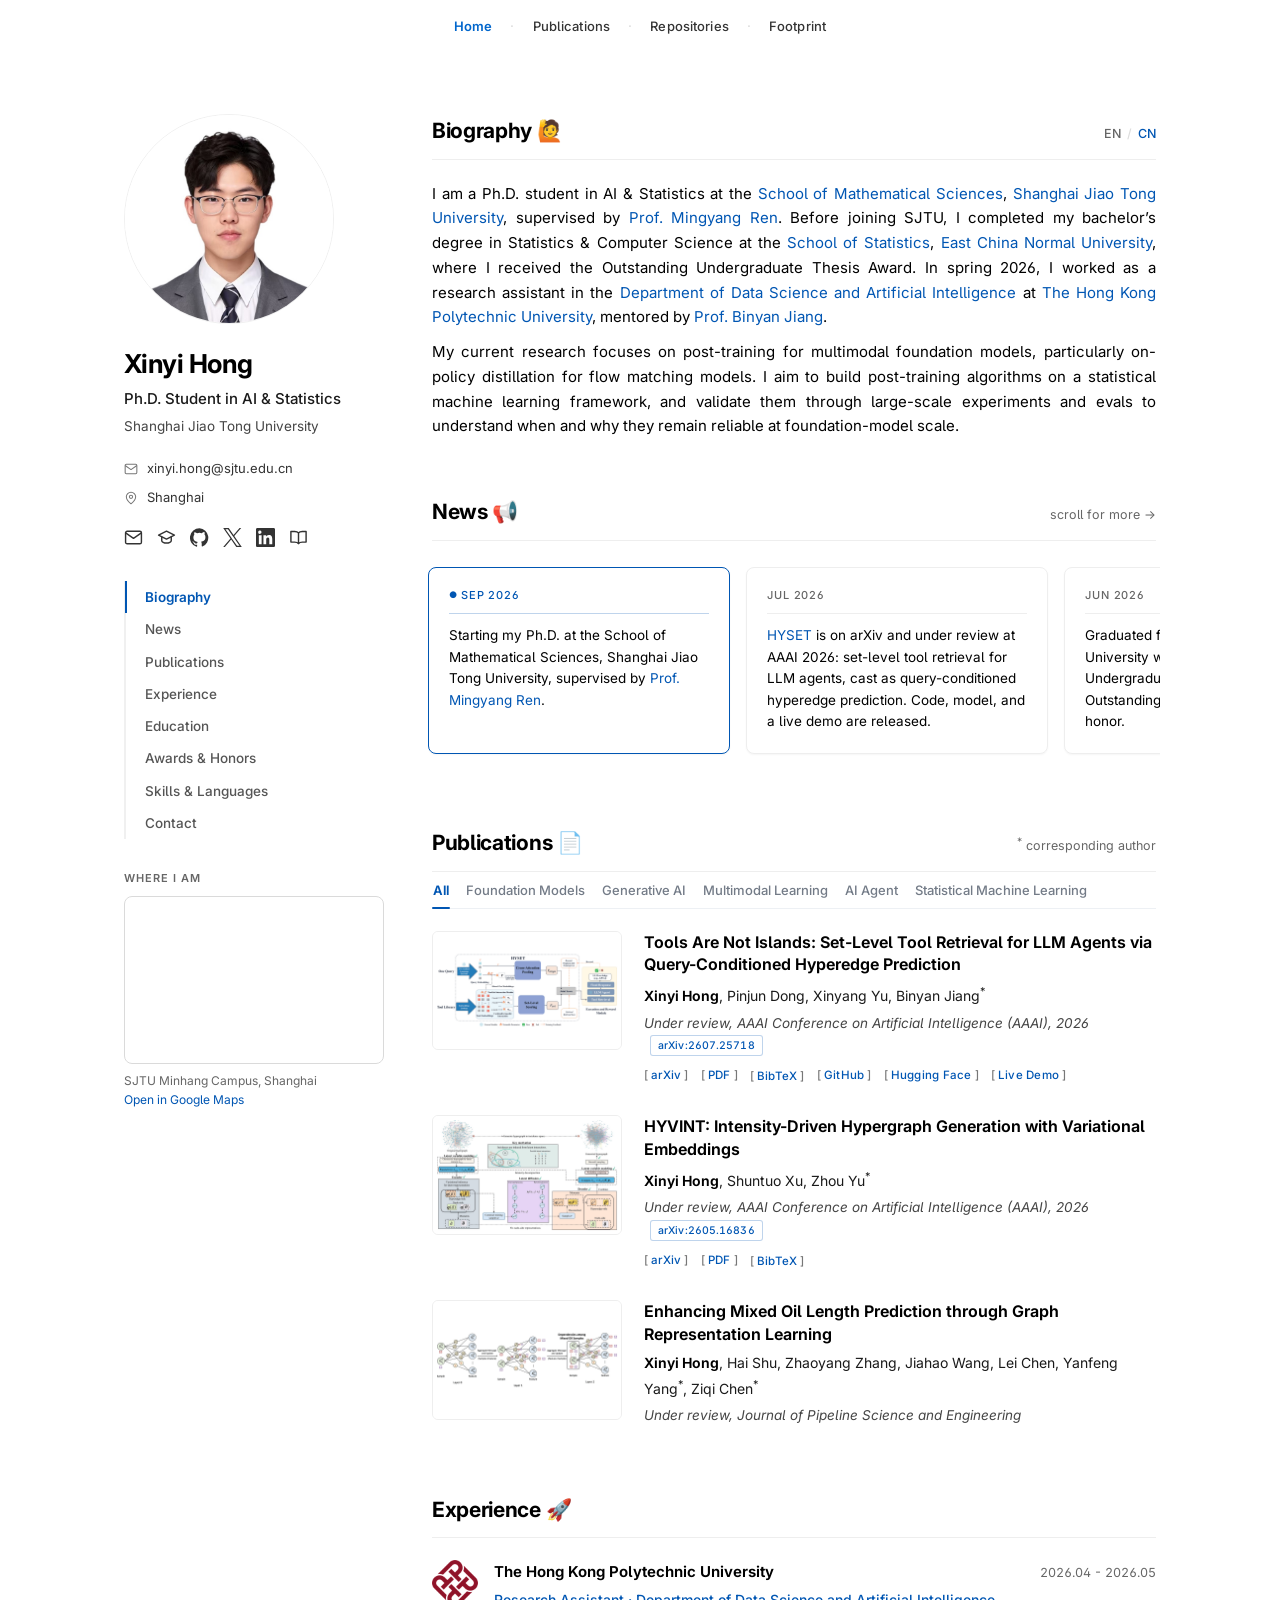
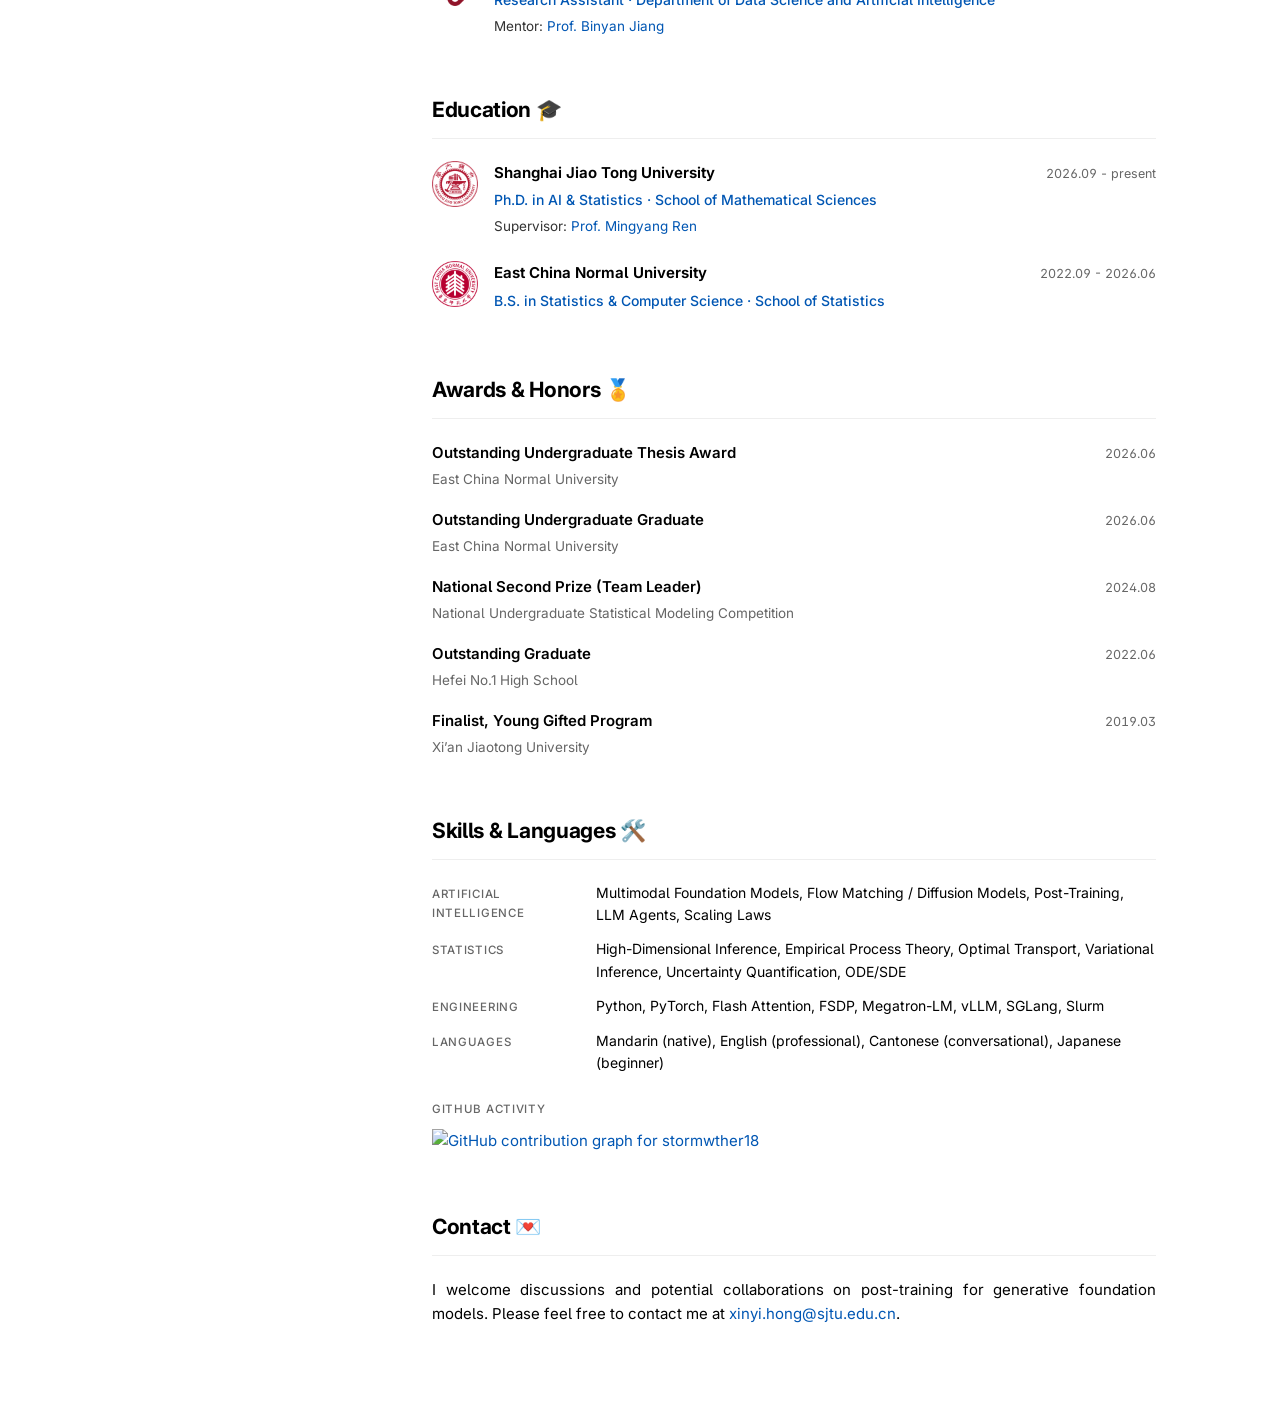
==== index.html @ fd213cb9 "Personal academic website Static site, no build step and no runtime dependencies.  - Home (EN/CN): b" ====
<!DOCTYPE html>
<html lang="en">
<head>
<meta charset="UTF-8">
<meta name="viewport" content="width=device-width, initial-scale=1.0">
<title>Xinyi Hong | Ph.D. @SJTU</title>
<meta name="description" content="Xinyi Hong, Ph.D. student in AI and Statistics at Shanghai Jiao Tong University. Research on generative models, multimodal learning, LLMs and statistical machine learning.">
<meta name="author" content="Xinyi Hong">
<meta property="og:title" content="Xinyi Hong">
<meta property="og:description" content="Ph.D. student in AI and Statistics at Shanghai Jiao Tong University. Generative models, multimodal learning, LLMs, statistical machine learning.">
<meta property="og:type" content="profile">
<link rel="icon" href="assets/icon.svg?v=3" type="image/svg+xml">
<link rel="icon" href="favicon.ico?v=3" sizes="any">
<link rel="apple-touch-icon" href="assets/apple-touch-icon.png">
<link rel="preconnect" href="https://fonts.googleapis.com">
<link rel="preconnect" href="https://fonts.gstatic.com" crossorigin>
<link href="https://fonts.googleapis.com/css2?family=Inter:wght@300..700&family=Noto+Sans+SC:wght@300..700&display=swap" rel="stylesheet">
<link rel="stylesheet" href="css/style.css">
</head>
<body>

<!-- icon sprite -->
<svg xmlns="http://www.w3.org/2000/svg" style="display:none" aria-hidden="true">
  <symbol id="i-mail" viewBox="0 0 24 24"><rect x="2" y="4" width="20" height="16" rx="2"/><path d="m2.5 6.5 9.5 6.5 9.5-6.5"/></symbol>
  <symbol id="i-pin" viewBox="0 0 24 24"><path d="M20 10c0 6-8 12-8 12s-8-6-8-12a8 8 0 0 1 16 0z"/><circle cx="12" cy="10" r="2.8"/></symbol>
  <symbol id="i-scholar" viewBox="0 0 24 24"><path d="M22 9 12 4 2 9l10 5 10-5z"/><path d="M6 11.4V16c0 1.4 2.7 3 6 3s6-1.6 6-3v-4.6"/></symbol>
  <symbol id="i-github" viewBox="0 0 24 24"><path d="M12 .3a12 12 0 0 0-3.8 23.4c.6.1.8-.3.8-.6v-2c-3.3.7-4-1.6-4-1.6-.6-1.4-1.4-1.8-1.4-1.8-1.1-.7.1-.7.1-.7 1.2.1 1.8 1.2 1.8 1.2 1.1 1.8 2.8 1.3 3.5 1 .1-.8.4-1.3.8-1.6-2.7-.3-5.5-1.3-5.5-5.9 0-1.3.5-2.4 1.2-3.2-.1-.3-.5-1.5.1-3.2 0 0 1-.3 3.3 1.2a11.5 11.5 0 0 1 6 0C17.2 4.6 18.2 5 18.2 5c.6 1.7.2 2.9.1 3.2.8.8 1.2 1.9 1.2 3.2 0 4.6-2.8 5.6-5.5 5.9.4.4.8 1.1.8 2.2v3.3c0 .3.2.7.8.6A12 12 0 0 0 12 .3z"/></symbol>
  <symbol id="i-linkedin" viewBox="0 0 24 24"><path d="M20.4 20.5h-3.6v-5.6c0-1.3 0-3-1.8-3s-2.1 1.4-2.1 2.9v5.7H9.4V9h3.4v1.6h.05c.5-.9 1.6-1.9 3.4-1.9 3.6 0 4.3 2.4 4.3 5.5v6.3zM5.3 7.4a2.1 2.1 0 1 1 0-4.1 2.1 2.1 0 0 1 0 4.1zm1.8 13.1H3.6V9h3.5v11.5zM22.2 0H1.8C.8 0 0 .8 0 1.7v20.6C0 23.2.8 24 1.8 24h20.4c1 0 1.8-.8 1.8-1.7V1.7C24 .8 23.2 0 22.2 0z"/></symbol>
  <symbol id="i-x" viewBox="0 0 24 24"><path d="M14.234 10.162 22.977 0h-2.072l-7.591 8.824L7.251 0H.258l9.168 13.343L.258 24H2.33l8.016-9.318L16.749 24h6.993zm-2.837 3.299-.929-1.329L3.076 1.56h3.182l5.965 8.532.929 1.329 7.754 11.09h-3.182z"/></symbol>
  <symbol id="i-rednote" viewBox="0 0 24 24"><path d="M2.4 4.4h4.8c2.2 0 3.9.7 4.8 1.8 .9-1.1 2.6-1.8 4.8-1.8h4.8v13.4h-4.8c-2.2 0-3.9.7-4.8 1.8-.9-1.1-2.6-1.8-4.8-1.8H2.4z"/><path d="M12 6.2v13.4"/></symbol>
</svg>

<nav class="navbar">
  <div class="nav-inner">
    <a href="index.html" class="nav-link active">Home</a>
    <span class="nav-sep">·</span>
    <a href="#publications" class="nav-link">Publications</a>
    <span class="nav-sep">·</span>
    <a href="repositories.html" class="nav-link">Repositories</a>
    <span class="nav-sep">·</span>
    <a href="footprint.html" class="nav-link">Footprint</a>
  </div>
</nav>
<div class="container">

  <aside class="sidebar">
    <div class="sidebar-sticky">
      <img src="assets/img/avatar.jpg?v=11" alt="Xinyi Hong" class="profile-photo" width="210" height="210">

      <div class="sidebar-id">
        <div class="name">Xinyi Hong</div>
        <div class="role">Ph.D. Student in AI &amp; Statistics</div>
        <div class="affiliation">
          Shanghai Jiao Tong University
        </div>
      </div>

      <div class="sidebar-meta">
        <div class="contact-list">
          <p><svg class="icon" aria-hidden="true"><use href="#i-mail"/></svg>
             <a href="mailto:xinyi.hong@sjtu.edu.cn">xinyi.hong@sjtu.edu.cn</a></p>
          <p><svg class="icon" aria-hidden="true"><use href="#i-pin"/></svg>
             <span>Shanghai</span></p>
        </div>

        <div class="social-icons">
          <a href="mailto:xinyi.hong@sjtu.edu.cn" title="Email" aria-label="Email"><svg class="icon" aria-hidden="true"><use href="#i-mail"/></svg></a>
          <a href="https://scholar.google.com/citations?user=sX_9eZ0AAAAJ&amp;hl=en" title="Google Scholar" aria-label="Google Scholar" rel="me noopener"><svg class="icon" aria-hidden="true"><use href="#i-scholar"/></svg></a>
          <a href="https://github.com/stormwther18" title="GitHub" aria-label="GitHub" rel="me noopener"><svg class="icon icon--solid" aria-hidden="true"><use href="#i-github"/></svg></a>
          <a href="https://x.com/stormwther18" title="X" aria-label="X" rel="me noopener"><svg class="icon icon--solid" aria-hidden="true"><use href="#i-x"/></svg></a>
          <a href="https://www.linkedin.com/in/xinyi-hong-b00274390/" title="LinkedIn" aria-label="LinkedIn" rel="me noopener"><svg class="icon icon--solid" aria-hidden="true"><use href="#i-linkedin"/></svg></a>
          <a href="https://www.xiaohongshu.com/user/profile/65910871000000001f03a6d2" title="RedNote (Xiaohongshu)" aria-label="RedNote" rel="me noopener"><svg class="icon" aria-hidden="true"><use href="#i-rednote"/></svg></a>
        </div>
      </div>

      <nav class="nav-menu" aria-label="Section navigation">
        <a href="#biography" class="nav-item">Biography</a>
        <a href="#news" class="nav-item">News</a>
        <a href="#publications" class="nav-item">Publications</a>
        <a href="#experience" class="nav-item">Experience</a>
        <a href="#education" class="nav-item">Education</a>
        <a href="#awards" class="nav-item">Awards &amp; Honors</a>
        <a href="#skills" class="nav-item">Skills &amp; Languages</a>
        <a href="#contact" class="nav-item">Contact</a>
      </nav>
      <div class="side-map">
        <div class="side-map-title">Where I am</div>
        <iframe src="https://www.google.com/maps?q=Shanghai+Jiao+Tong+University+Minhang+Campus&amp;z=15&amp;output=embed"
                title="Shanghai Jiao Tong University, Minhang Campus" loading="lazy"
                referrerpolicy="no-referrer-when-downgrade"></iframe>
        <p class="side-map-cap">SJTU Minhang Campus, Shanghai
          <a href="https://www.google.com/maps/search/?api=1&amp;query=Shanghai+Jiao+Tong+University+Minhang+Campus" target="_blank" rel="noopener">Open in Google Maps</a></p>
      </div>
    </div>
  </aside>

  <main class="main-content">

    <section id="biography">
      <div class="section-head">
        <h2>Biography 🙋</h2>
        <span class="lang-switch"><span class="cur">EN</span><span class="sep">/</span><a href="index_cn.html" hreflang="zh-CN">CN</a></span>
      </div>
      <p class="lede">
        I am a Ph.D. student in AI &amp; Statistics at the <a href="https://math.sjtu.edu.cn/">School of Mathematical Sciences</a>,
        <a href="https://www.sjtu.edu.cn/">Shanghai Jiao Tong University</a>, supervised by
        <a href="https://ren-mingyang.github.io/">Prof. Mingyang Ren</a>. Before joining SJTU, I completed my
        bachelor’s degree in Statistics &amp; Computer Science at the
        <a href="https://stat.ecnu.edu.cn/">School of Statistics</a>,
        <a href="https://www.ecnu.edu.cn/">East China Normal University</a>, where I received the
        Outstanding Undergraduate Thesis Award.
        In spring 2026, I worked as a research assistant in the
        <a href="https://www.polyu.edu.hk/dsai/">Department of Data Science and Artificial Intelligence</a>
        at <a href="https://www.polyu.edu.hk/">The Hong Kong Polytechnic University</a>, mentored by
        <a href="https://www.polyu.edu.hk/dsai/people/academic-staff/jiangbinyan/">Prof. Binyan Jiang</a>.
      </p>
      <p>
        My current research focuses on post-training for multimodal foundation models, particularly
        on-policy distillation for flow matching models. I aim to build post-training algorithms on
        a statistical machine learning framework, and validate them through large-scale experiments
        and evals to understand when and why they remain reliable at foundation-model scale.
      </p>
    </section>

    <section id="news">
      <div class="section-head">
        <h2>News 📢</h2>
        <span class="section-note">scroll for more →</span>
      </div>

      <div class="news-strip">
        <article class="news-card pinned">
          <span class="news-date">Sep 2026</span>
          <div class="news-body">
            Starting my Ph.D. at the School of Mathematical Sciences,
            Shanghai Jiao Tong University, supervised by <a href="https://ren-mingyang.github.io/">Prof. Mingyang Ren</a>.
          </div>
        </article>

        <article class="news-card">
          <span class="news-date">Jul 2026</span>
          <div class="news-body">
            <a href="https://arxiv.org/abs/2607.25718">HYSET</a> is on arXiv and under review at
            AAAI 2026: set-level tool retrieval for LLM agents, cast as query-conditioned hyperedge
            prediction. Code, model, and a live demo are released.
          </div>
        </article>

        <article class="news-card">
          <span class="news-date">Jun 2026</span>
          <div class="news-body">
            Graduated from East China Normal University with the
            Outstanding Undergraduate Thesis Award and the
            Outstanding Undergraduate Graduate honor.
          </div>
        </article>

        <article class="news-card">
          <span class="news-date">May 2026</span>
          <div class="news-body">
            <a href="https://arxiv.org/abs/2605.16836">HYVINT</a>, our intensity-driven hypergraph
            generative model, is on arXiv and under review at AAAI 2026.
          </div>
        </article>

        <article class="news-card">
          <span class="news-date">Apr 2026</span>
          <div class="news-body">
            Joined the Department of Data Science and Artificial Intelligence, PolyU, as a research
            assistant with <a href="https://www.polyu.edu.hk/dsai/people/academic-staff/jiangbinyan/">Prof. Binyan Jiang</a>.
          </div>
        </article>
      </div>
    </section>

    <section id="publications">
      <div class="section-head">
        <h2>Publications 📄</h2>
        <span class="section-note"><sup>*</sup> corresponding author</span>
      </div>

      <div class="pub-filters" role="group" aria-label="Filter publications by topic">
        <button class="pub-filter active" type="button" data-filter="all" aria-pressed="true">All</button>
        <button class="pub-filter" type="button" data-filter="foundation" aria-pressed="false">Foundation Models</button>
        <button class="pub-filter" type="button" data-filter="genai" aria-pressed="false">Generative AI</button>
        <button class="pub-filter" type="button" data-filter="multimodal" aria-pressed="false">Multimodal Learning</button>
        <button class="pub-filter" type="button" data-filter="agent" aria-pressed="false">AI Agent</button>
        <button class="pub-filter" type="button" data-filter="statml" aria-pressed="false">Statistical Machine Learning</button>
      </div>

      <article class="pub-item" data-tags="all agent statml">
        <a class="pub-thumb" href="https://arxiv.org/abs/2607.25718" rel="noopener">
          <img src="assets/img/pub/hyset.png" alt="HYSET framework" width="380" height="238" loading="lazy">
        </a>
        <div class="pub-details">
          <div class="pub-title">Tools Are Not Islands: Set-Level Tool Retrieval for LLM Agents via Query-Conditioned Hyperedge Prediction</div>
          <div class="pub-authors"><span class="me">Xinyi Hong</span>, Pinjun Dong, Xinyang Yu, Binyan Jiang<sup>*</sup></div>
          <div class="pub-venue">
            Under review, AAAI Conference on Artificial Intelligence (AAAI), 2026
            <a class="pub-badge" href="https://arxiv.org/abs/2607.25718" rel="noopener">arXiv:2607.25718</a>
          </div>
          <div class="pub-links">
            <a class="pub-btn" href="https://arxiv.org/abs/2607.25718" rel="noopener">arXiv</a>
            <a class="pub-btn" href="https://arxiv.org/pdf/2607.25718" rel="noopener">PDF</a>
            <button class="pub-btn citation-btn" type="button" data-paper="hyset">BibTeX</button>
            <a class="pub-btn" href="https://github.com/stormwther18/HYSET" rel="noopener">GitHub</a>
            <a class="pub-btn" href="https://huggingface.co/stormwther18/HOTS-assets" rel="noopener">Hugging Face</a>
            <a class="pub-btn" href="https://stormwther18-hyset-demo.hf.space" rel="noopener">Live Demo</a>
          </div>
        </div>
      </article>

      <article class="pub-item" data-tags="all genai statml">
        <a class="pub-thumb" href="https://arxiv.org/abs/2605.16836" rel="noopener">
          <img src="assets/img/pub/hyvint.png" alt="HYVINT framework" width="380" height="238" loading="lazy">
        </a>
        <div class="pub-details">
          <div class="pub-title">HYVINT: Intensity-Driven Hypergraph Generation with Variational Embeddings</div>
          <div class="pub-authors"><span class="me">Xinyi Hong</span>, Shuntuo Xu, Zhou Yu<sup>*</sup></div>
          <div class="pub-venue">
            Under review, AAAI Conference on Artificial Intelligence (AAAI), 2026
            <a class="pub-badge" href="https://arxiv.org/abs/2605.16836" rel="noopener">arXiv:2605.16836</a>
          </div>
          <div class="pub-links">
            <a class="pub-btn" href="https://arxiv.org/abs/2605.16836" rel="noopener">arXiv</a>
            <a class="pub-btn" href="https://arxiv.org/pdf/2605.16836" rel="noopener">PDF</a>
            <button class="pub-btn citation-btn" type="button" data-paper="hyvint">BibTeX</button>
          </div>
        </div>
      </article>

      <article class="pub-item" data-tags="all statml">
        <span class="pub-thumb">
          <img src="assets/img/pub/mixed-oil.png" alt="Mixed oil length prediction" width="380" height="238" loading="lazy">
        </span>
        <div class="pub-details">
          <div class="pub-title">Enhancing Mixed Oil Length Prediction through Graph Representation Learning</div>
          <div class="pub-authors"><span class="me">Xinyi Hong</span>, Hai Shu, Zhaoyang Zhang, Jiahao Wang, Lei Chen, Yanfeng Yang<sup>*</sup>, Ziqi Chen<sup>*</sup></div>
          <div class="pub-venue">
            Under review, Journal of Pipeline Science and Engineering
          </div>
        </div>
      </article>

      <p class="pub-empty" hidden>No publications in this category yet.</p>
    </section>


    <section id="experience">
      <div class="section-head"><h2>Experience 🚀</h2></div>

      <div class="exp-item">
        <div class="exp-logo"><img src="assets/img/logo/polyu.png" alt="The Hong Kong Polytechnic University" width="46" height="46"></div>
        <div class="exp-content">
          <div class="exp-header">
            <span class="exp-org"><a href="https://www.polyu.edu.hk/">The Hong Kong Polytechnic University</a></span>
            <span class="exp-time">2026.04 - 2026.05</span>
          </div>
          <div class="exp-role">Research Assistant · Department of Data Science and Artificial Intelligence</div>
          <div class="exp-desc">Mentor: <a href="https://www.polyu.edu.hk/dsai/people/academic-staff/jiangbinyan/">Prof. Binyan Jiang</a></div>
        </div>
      </div>
    </section>

    <section id="education">
      <div class="section-head"><h2>Education 🎓</h2></div>

      <div class="exp-item">
        <div class="exp-logo"><img src="assets/img/logo/sjtu.png" alt="Shanghai Jiao Tong University" width="46" height="46"></div>
        <div class="exp-content">
          <div class="exp-header">
            <span class="exp-org"><a href="https://www.sjtu.edu.cn/">Shanghai Jiao Tong University</a></span>
            <span class="exp-time">2026.09 - present</span>
          </div>
          <div class="exp-role">Ph.D. in AI &amp; Statistics · School of Mathematical Sciences</div>
          <div class="exp-desc">Supervisor: <a href="https://ren-mingyang.github.io/">Prof. Mingyang Ren</a></div>
        </div>
      </div>

      <div class="exp-item">
        <div class="exp-logo"><img src="assets/img/logo/ecnu.png" alt="East China Normal University" width="46" height="46"></div>
        <div class="exp-content">
          <div class="exp-header">
            <span class="exp-org"><a href="https://www.ecnu.edu.cn/">East China Normal University</a></span>
            <span class="exp-time">2022.09 - 2026.06</span>
          </div>
          <div class="exp-role">B.S. in Statistics &amp; Computer Science · School of Statistics</div>
        </div>
      </div>
    </section>

    <section id="awards">
      <div class="section-head"><h2>Awards &amp; Honors 🏅</h2></div>

      <div class="row-item">
        <span class="row-name">Outstanding Undergraduate Thesis Award
          <span class="sub">East China Normal University</span></span>
        <span class="row-time">2026.06</span>
      </div>
      <div class="row-item">
        <span class="row-name">Outstanding Undergraduate Graduate
          <span class="sub">East China Normal University</span></span>
        <span class="row-time">2026.06</span>
      </div>
      <div class="row-item">
        <span class="row-name">National Second Prize (Team Leader)
          <span class="sub">National Undergraduate Statistical Modeling Competition</span></span>
        <span class="row-time">2024.08</span>
      </div>
      <div class="row-item">
        <span class="row-name">Outstanding Graduate
          <span class="sub">Hefei No.1 High School</span></span>
        <span class="row-time">2022.06</span>
      </div>
      <div class="row-item">
        <span class="row-name">Finalist, Young Gifted Program
          <span class="sub">Xi&rsquo;an Jiaotong University</span></span>
        <span class="row-time">2019.03</span>
      </div>
    </section>

    <section id="skills">
      <div class="section-head"><h2>Skills &amp; Languages 🛠️</h2></div>

      <div class="skill-grid">
        <div class="skill-row">
          <span class="skill-label">Artificial Intelligence</span>
          <span class="skill-list">Multimodal Foundation Models, Flow Matching / Diffusion Models, Post-Training, LLM Agents, Scaling Laws</span>
        </div>
        <div class="skill-row">
          <span class="skill-label">Statistics</span>
          <span class="skill-list">High-Dimensional Inference, Empirical Process Theory, Optimal Transport, Variational Inference, Uncertainty Quantification, ODE/SDE</span>
        </div>
        <div class="skill-row">
          <span class="skill-label">Engineering</span>
          <span class="skill-list">Python, PyTorch, Flash Attention, FSDP, Megatron-LM, vLLM, SGLang, Slurm</span>
        </div>
        <div class="skill-row">
          <span class="skill-label">Languages</span>
          <span class="skill-list">Mandarin (native), English (professional), Cantonese (conversational), Japanese (beginner)</span>
        </div>
      </div>

      <div class="gh-graph">
        <div class="gh-label">GitHub activity</div>
        <a href="https://github.com/stormwther18" rel="me noopener">
          <img src="https://ghchart.rshah.org/A51C30/stormwther18"
               alt="GitHub contribution graph for stormwther18" loading="lazy">
        </a>
      </div>
    </section>

    <section id="contact">
      <div class="section-head"><h2>Contact 💌</h2></div>
      <p>I welcome discussions and potential collaborations on post-training for generative
        foundation models. Please feel free to contact me at
        <a href="mailto:xinyi.hong@sjtu.edu.cn">xinyi.hong@sjtu.edu.cn</a>.</p>
    </section>

  </main>

</div>

<div id="citationModal" class="modal" role="dialog" aria-modal="true" aria-labelledby="citationHeading">
  <div class="modal-card">
    <div class="modal-head">
      <h3 id="citationHeading">BibTeX</h3>
      <button class="modal-close" type="button" aria-label="Close">&times;</button>
    </div>
    <pre class="citation-text" id="citationText"></pre>
    <button class="copy-btn" id="copyBtn" type="button" data-copied="Copied!">Copy to clipboard</button>
  </div>
</div>

<script>
window.CITATIONS = {
  hyset: `@article{hong2026hyset,
  title   = {Tools Are Not Islands: Set-Level Tool Retrieval for LLM Agents
             via Query-Conditioned Hyperedge Prediction},
  author  = {Hong, Xinyi and Dong, Pinjun and Yu, Xinyang and Jiang, Binyan},
  journal = {arXiv preprint arXiv:2607.25718},
  year    = {2026}
}`,
  hyvint: `@article{hong2026hyvint,
  title   = {HYVINT: Intensity-Driven Hypergraph Generation with
             Variational Embeddings},
  author  = {Hong, Xinyi and Xu, Shuntuo and Yu, Zhou},
  journal = {arXiv preprint arXiv:2605.16836},
  year    = {2026}
}`
};
</script>
<script src="js/main.js"></script>
</body>
</html>
---- css/style.css ----
/* =========================================================
   Xinyi Hong: personal academic site
   Layout skeleton adapted from the classic two-column
   academic homepage; palette is warm-paper + pine ink.
   ========================================================= */

/* --- 1. Design tokens --- */
:root {
    color-scheme: light;

    /* Palette lifted from stephen-smj.tech */
    --bg:            #ffffff;
    --bg-soft:       #f8f9fa;   /* code block */
    --ink:           #000000;   /* name, publication + org titles */
    --heading:       #000000;   /* section headings */
    --text:          #000000;   /* body copy */
    --text-mid:      #1a1a1a;   /* role, authors */
    --text-2:        #333333;   /* contact, descriptions */
    --text-soft:     #444444;   /* affiliation, venue */
    --text-list:     #000000;   /* list items, award names */
    --text-3:        #666666;   /* dates */
    --muted:         #555555;   /* anchor rail */
    --bracket:       #777777;   /* [ ] around link buttons, contact icons */
    --rule:          #eeeeee;
    --rule-soft:     #f0f0f0;   /* photo border, anchor rail */
    --rule-filter:   #edf0f4;
    --rule-strong:   #dddddd;
    --accent:        #0056b3;
    --accent-hover:  #0066cc;
    --accent-ring:   rgba(0, 86, 179, .25);
    --nav-bg:        rgba(255, 255, 255, .8);
    --nav-border:    rgba(0, 0, 0, .1);
    --shadow-sm:     0 1px 2px rgba(0, 0, 0, .04);
    --shadow-md:     0 6px 18px rgba(0, 0, 0, .07), 0 1px 3px rgba(0, 0, 0, .05);

    --sidebar-width: 260px;
    --nav-height:    54px;
    --content-max:   750px;

    /* One family across the whole site: Inter for Latin, Noto Sans SC for CJK. */
    --font-ui: 'Inter', 'Noto Sans SC', -apple-system, BlinkMacSystemFont,
               'Segoe UI', Roboto, sans-serif;
}

*, *::before, *::after { box-sizing: border-box; }

html { scroll-behavior: smooth; scroll-padding-top: calc(var(--nav-height) + 24px); }

body {
    margin: 0;
    padding: 0;
    font-family: var(--font-ui);
    font-size: 15px;
    line-height: 1.65;
    color: var(--text);
    background-color: var(--bg);
    font-feature-settings: 'cv05' 1, 'ss01' 1;
    text-rendering: optimizeLegibility;
}

a {
    color: var(--accent);
    text-decoration: none;
    transition: color .18s ease, opacity .18s ease;
}

a:hover { color: var(--accent-hover); text-decoration: underline; text-underline-offset: 2px; }

a:focus-visible,
button:focus-visible {
    outline: 2px solid var(--accent);
    outline-offset: 3px;
    border-radius: 3px;
}

img { max-width: 100%; }

.icon { width: 1em; height: 1em; fill: none; stroke: currentColor; stroke-width: 1.8;
        stroke-linecap: round; stroke-linejoin: round; vertical-align: -.13em; }
.icon--solid { fill: currentColor; stroke: none; }

.visually-hidden {
    position: absolute; width: 1px; height: 1px; margin: -1px;
    padding: 0; overflow: hidden; clip: rect(0 0 0 0); white-space: nowrap; border: 0;
}

/* --- 2. Top navigation --- */
.navbar {
    position: fixed;
    inset: 0 0 auto 0;
    height: var(--nav-height);
    background: var(--nav-bg);
    backdrop-filter: saturate(180%) blur(20px);
    -webkit-backdrop-filter: saturate(180%) blur(20px);
    z-index: 1000;
    display: flex;
    justify-content: center;
    align-items: center;
}

.nav-inner {
    display: flex;
    align-items: center;
    gap: 18px;
    font-size: 13px;
    font-weight: 500;
    letter-spacing: .01em;
}

.nav-link { color: var(--text); opacity: .8; }
.nav-link:hover { color: var(--accent-hover); opacity: 1; text-decoration: none; }
.nav-link.active { color: var(--accent-hover); opacity: 1; font-weight: 600; }

.nav-sep { color: var(--rule-strong); user-select: none; }

/* Language switch: lives at the right edge of the Biography heading */
.lang-switch {
    display: inline-flex;
    align-items: baseline;
    gap: 6px;
    flex-shrink: 0;
    font-size: 12.5px;
    font-weight: 500;
}
.lang-switch .cur { color: var(--text-3); }
.lang-switch .sep { color: var(--rule-strong); }
.lang-switch a { color: var(--accent); }

/* --- 3. Page shell --- */
.container {
    max-width: 1080px;
    margin: 0 auto;
    padding: calc(var(--nav-height) + 60px) 24px 72px;
    display: grid;
    grid-template-columns: var(--sidebar-width) minmax(0, 1fr);
    gap: 48px;
}

/* --- 4. Sidebar --- */
.sidebar { min-width: 0; }

.sidebar-sticky { position: sticky; top: calc(var(--nav-height) + 32px); }

.profile-photo {
    width: 210px;
    height: 210px;
    border-radius: 50%;
    object-fit: cover;
    display: block;
    margin-bottom: 24px;
    border: 1px solid var(--rule-soft);
}

.name {
    font-size: 26px;
    font-weight: 700;
    letter-spacing: -.02em;
    line-height: 1.2;
    color: var(--ink);
    margin-bottom: 8px;
}

.name-alt {
    font-size: 14px;
    font-weight: 500;
    color: var(--text-3);
    letter-spacing: .04em;
    margin-bottom: 10px;
}

.role {
    font-size: 15px;
    font-weight: 500;
    color: var(--text-mid);
    margin-bottom: 4px;
}

.affiliation {
    font-size: 13.5px;
    line-height: 1.5;
    color: var(--text-soft);
    margin-bottom: 22px;
}

.contact-list { font-size: 13px; color: var(--text-2); margin-bottom: 20px; }

.contact-list p {
    display: flex;
    align-items: flex-start;
    gap: 9px;
    margin: 7px 0;
    word-break: break-word;
}

.contact-list .icon { flex-shrink: 0; margin-top: .28em; color: var(--bracket); font-size: 14px; }
.contact-list a { color: var(--text-2); }
.contact-list a:hover { color: var(--accent); }

.social-icons { display: flex; flex-wrap: wrap; gap: 12px 14px; margin-bottom: 34px; }

.social-icons a {
    font-size: 19px;
    color: var(--text-2);
    line-height: 1;
    display: inline-flex;
}
.social-icons a:hover { color: var(--accent); }

/* In-page anchor rail */
.nav-menu {
    display: flex;
    flex-direction: column;
    border-left: 2px solid var(--rule-soft);
}

.nav-item {
    position: relative;
    padding: 5px 0 5px 18px;
    font-size: 13.5px;
    font-weight: 500;
    color: var(--muted);
    border-left: 2px solid transparent;
    margin-left: -1px;
    transition: color .18s ease, border-color .18s ease;
}
.nav-item:hover { color: var(--accent); text-decoration: none; }
.nav-item.active { color: var(--accent); border-left-color: var(--accent); font-weight: 600; }

/* Sidebar location card */
.side-map { margin-top: 30px; }

.side-map-title {
    font-size: 11px;
    font-weight: 600;
    letter-spacing: .09em;
    text-transform: uppercase;
    color: var(--text-3);
    margin-bottom: 9px;
}

.side-map iframe {
    display: block;
    width: 100%;
    height: 168px;
    border: 1px solid var(--rule-strong);
    border-radius: 8px;
    filter: saturate(.78) contrast(.97);
}

.side-map-cap {
    margin: 8px 0 0;
    font-size: 12px;
    line-height: 1.55;
    color: var(--text-3);
}

.side-map-cap a { display: block; color: var(--accent); }

/* --- 5. Main column --- */
.main-content { min-width: 0; max-width: var(--content-max); }

section { margin-bottom: 56px; scroll-margin-top: calc(var(--nav-height) + 24px); }
section:last-child { margin-bottom: 0; }

.section-head {
    display: flex;
    justify-content: space-between;
    align-items: baseline;
    gap: 16px;
    border-bottom: 1px solid var(--rule);
    padding-bottom: 10px;
    margin-bottom: 22px;
}

h2 {
    font-size: 21px;
    font-weight: 700;
    letter-spacing: -.015em;
    color: var(--heading);
    margin: 0;
}

.section-note { font-size: 12.5px; color: var(--text-3); flex-shrink: 0; }

p { margin: 10px 0; }
.main-content > section > p { text-align: justify; text-justify: inter-character; hyphens: auto; }

ul { padding-left: 20px; margin: 12px 0 16px; }
li { margin-bottom: 7px; color: var(--text-list); }

strong { color: var(--ink); font-weight: 600; }

.lede { color: var(--text); }

/* Research interests */

/* --- 6. News strip --- */
.news-strip {
    display: flex;
    gap: 16px;
    overflow-x: auto;
    padding: 4px 4px 16px;
    margin: 0 -4px;
    scroll-snap-type: x mandatory;
    scrollbar-width: thin;
    scrollbar-color: var(--rule-strong) transparent;
}

.news-strip::-webkit-scrollbar { height: 6px; }
.news-strip::-webkit-scrollbar-track { background: transparent; }
.news-strip::-webkit-scrollbar-thumb { background: var(--rule-strong); border-radius: 3px; }

.news-card {
    position: relative;
    flex: 0 0 302px;
    min-height: 168px;
    padding: 18px 20px 20px;
    scroll-snap-align: start;
    background: var(--bg);
    border: 1px solid var(--rule);
    border-radius: 8px;
    box-shadow: var(--shadow-sm);
    transition: transform .2s ease, box-shadow .2s ease, border-color .2s ease;
}

.news-card:hover {
    transform: translateY(-2px);
    box-shadow: var(--shadow-md);
    border-color: var(--rule-strong);
}

.news-card.pinned { border-color: var(--accent); background: var(--bg); }

.news-date {
    display: block;
    font-family: var(--font-ui);
    font-size: 11px;
    font-weight: 500;
    letter-spacing: .08em;
    text-transform: uppercase;
    color: var(--text-3);
    padding-bottom: 9px;
    margin-bottom: 11px;
    border-bottom: 1px solid var(--rule);
}

.news-card.pinned .news-date { color: var(--accent); border-bottom-color: var(--accent-ring); }

.news-card.pinned .news-date::before { content: '● '; font-size: 9px; vertical-align: .12em; }

.news-body { font-size: 13.5px; line-height: 1.6; color: var(--text); }

/* --- 7. Publications --- */
.pub-filters {
    display: flex;
    flex-wrap: wrap;
    align-items: center;
    gap: 15px;
    margin: -20px 0 22px;
    border-bottom: 1px solid var(--rule-filter);
}

.pub-filter {
    position: relative;
    appearance: none;
    border: 0;
    background: transparent;
    padding: 8px 1px 10px;
    font-family: inherit;
    font-size: 13px;
    font-weight: 500;
    color: #737b87;
    cursor: pointer;
    transition: color .18s ease;
}

.pub-filter::after {
    content: '';
    position: absolute;
    left: 50%; right: 50%; bottom: -1px;
    height: 2px;
    border-radius: 2px;
    background: var(--accent);
    transition: left .2s ease, right .2s ease;
}

.pub-filter:hover { color: var(--accent); }
.pub-filter.active { color: var(--accent); font-weight: 650; }
.pub-filter.active::after { left: 0; right: 0; }

.pub-item {
    display: flex;
    gap: 22px;
    margin-bottom: 30px;
    align-items: flex-start;
}
.pub-item[hidden] { display: none; }

.pub-thumb {
    flex: 0 0 190px;
    width: 190px;
    border: 1px solid var(--rule);
    border-radius: 6px;
    overflow: hidden;
    background: var(--bg-soft);
    transition: transform .25s ease, box-shadow .25s ease;
}
.pub-thumb:hover { transform: translateY(-2px); box-shadow: var(--shadow-md); }
.pub-thumb img { display: block; width: 100%; height: auto; }

.pub-details { flex: 1; min-width: 0; }

.pub-empty { margin: 0; padding: 20px 0; font-size: 14px; color: var(--text-3); }

/* --- Sub-page shell (repositories, footprint) --- */
.container--wide { grid-template-columns: minmax(0, 1fr); }
.main-content--wide { max-width: 100%; }
.page-lede { font-size: 15px; color: var(--text-2); margin: 0 0 26px; }

/* --- Repository grid --- */
.repo-grid {
    display: grid;
    grid-template-columns: repeat(auto-fill, minmax(255px, 1fr));
    gap: 18px;
}

.repo-card {
    display: flex;
    flex-direction: column;
    padding: 15px 18px 14px;
    background: var(--bg);
    border: 1px solid var(--rule);
    border-top: 3px solid var(--repo-accent, var(--rule-strong));
    border-radius: 8px;
    color: inherit;
    transition: transform .18s ease, box-shadow .18s ease;
}
.repo-card:hover {
    transform: translateY(-2px);
    box-shadow: var(--shadow-md);
    text-decoration: none;
}

.repo-name {
    font-size: 15px;
    font-weight: 650;
    color: var(--accent);
    margin-bottom: 8px;
    overflow-wrap: anywhere;
}

.repo-desc {
    flex: 1;
    margin: 0 0 16px;
    font-size: 13.5px;
    line-height: 1.55;
    color: var(--text-2);
}

.repo-meta {
    display: flex;
    flex-wrap: wrap;
    align-items: center;
    gap: 13px;
    font-size: 12px;
    color: var(--text-3);
    font-variant-numeric: tabular-nums;
}
.repo-lang { display: inline-flex; align-items: center; gap: 6px; }
.repo-stat { display: inline-flex; align-items: center; gap: 5px; }
.repo-stat svg { width: 12px; height: 12px; fill: currentColor; }
.repo-dot { width: 9px; height: 9px; border-radius: 50%; flex-shrink: 0; }
.repo-date { margin-left: auto; }

.repo-status { margin: 20px 0 0; font-size: 13px; color: var(--text-3); }

/* --- Footprint --- */
#footprint {
    /* Google Maps-ish palette: warm off-white land, soft blue water. */
    --fp-water:      #c9e0f1;
    --fp-land:       #f2efe9;
    --fp-border:     #d9d3c6;
    --fp-land-seen:  #cadfb0;
    --fp-border-seen:#aecb8e;
    --fp-pin:        #ea4335;   /* map-marker red */
    --fp-pin-ring:   rgba(234, 67, 53, .24);
    --fp-tile-bg:    #f2f4f7;
}

/* map card */
.fp-map-card {
    border: 1px solid var(--rule);
    border-radius: 14px;
    padding: 20px 22px 0;
    background: #ffffff;
    box-shadow: var(--shadow-sm);
    margin-bottom: 30px;
}
.fp-map { position: relative; }
.fp-map-svg { display: block; width: 100%; height: auto; }

.fp-sea { fill: var(--fp-water); }
.fp-land {
    fill: var(--fp-land);
    stroke: var(--fp-border);
    stroke-width: 0.6;
    stroke-linejoin: round;
    transition: fill .25s ease;
}
.fp-land.is-visited { fill: var(--fp-land-seen); stroke: var(--fp-border-seen); }

/* pins */
.fp-pins { position: absolute; inset: 0; }
/* The marker is 18x23 with its tip at the bottom centre; the negative
   margins put that tip exactly on the projected coordinate. */
.fp-pin {
    position: absolute;
    width: 10px;
    height: 13px;
    margin: -12.1px 0 0 -5px;
    padding: 0;
    border: 0;
    background: none;
    cursor: pointer;
    transform-origin: 50% 100%;
    animation: fp-drop .45s cubic-bezier(.2, .8, .3, 1) backwards;
}
.fp-pin-mark {
    position: relative;
    display: block;
    width: 100%;
    height: 100%;
    overflow: visible;
    transform-origin: 50% 100%;
    filter: drop-shadow(0 1px 1.2px rgba(0, 0, 0, .3));
    transition: transform .18s cubic-bezier(.2, .8, .3, 1);
}
.fp-pin-body {
    fill: var(--fp-pin);
    stroke: #ffffff;
    stroke-width: 2.3;
    paint-order: stroke;
}
.fp-pin-eye { fill: #ffffff; }
.fp-pin-halo { left: -4.5px; top: -4.5px; width: 26px; height: 26px; }
/* the one place you are based in: a bigger pin with a star and a standing
   halo, so it reads as home at a glance without leaving the red family */
.fp-pin.is-base {
    width: 15px;
    height: 19px;
    margin: -17.7px 0 0 -7.5px;
    z-index: 1;
}
.fp-pin.is-base .fp-pin-body { stroke-width: 1.8; }
.fp-pin.is-base .fp-pin-halo {
    left: -6.5px;
    top: -6.5px;
    width: 28px;
    height: 28px;
    opacity: .8;
    transform: scale(.9);
}
.fp-pin.is-base:hover .fp-pin-halo,
.fp-pin.is-base:focus-visible .fp-pin-halo,
.fp-pin.is-base.is-active .fp-pin-halo { opacity: 1; transform: scale(1); }

.fp-pin-halo {
    position: absolute;
    left: -5px;
    top: -4.9px;
    width: 20px;
    height: 20px;
    border-radius: 50%;
    background: var(--fp-pin-ring);
    transform: scale(.35);
    opacity: 0;
    transition: transform .22s ease, opacity .22s ease;
}
.fp-pin:hover .fp-pin-mark,
.fp-pin:focus-visible .fp-pin-mark { transform: translateY(-2px) scale(1.12); }
.fp-pin.is-active .fp-pin-mark { transform: translateY(-2px) scale(1.18); }
.fp-pin:hover .fp-pin-halo,
.fp-pin:focus-visible .fp-pin-halo,
.fp-pin.is-active .fp-pin-halo { transform: scale(1); opacity: 1; }
/* overlapping markers: whichever one you are pointing at comes forward */
.fp-pin:hover,
.fp-pin:focus-visible,
.fp-pin.is-active { z-index: 2; }
.fp-pin:focus { outline: none; }
.fp-pin:focus-visible { outline: 2px solid var(--fp-pin); outline-offset: 3px; border-radius: 4px; }

.fp-map.has-filter .fp-pin:not(.is-active) { opacity: .3; }
.fp-pin { transition: opacity .2s ease; }

@keyframes fp-drop {
    from { opacity: 0; transform: translateY(-9px) scale(.55); }
    to   { opacity: 1; transform: none; }
}

/* pin tooltip */
.fp-tip {
    position: absolute;
    z-index: 3;
    transform: translate(-50%, calc(-100% - 19px));
    padding: 7px 11px;
    border: 1px solid var(--rule-strong);
    border-radius: 8px;
    background: #ffffff;
    box-shadow: var(--shadow-md);
    white-space: nowrap;
    pointer-events: none;
    opacity: 0;
    transition: opacity .16s ease;
}
.fp-tip.is-on { opacity: 1; }
/* flags sit on the text baseline at every size they are used */
.fp-flag {
    display: inline-block;
    width: 18px;
    height: 13px;
    object-fit: cover;
    border-radius: 2px;
    box-shadow: 0 0 0 1px rgba(0, 0, 0, .1);
    flex: none;
}
.fp-tip-head { display: flex; align-items: center; gap: 7px; }
.fp-tip-city { font-size: 12.5px; font-weight: 600; color: var(--ink); }
.fp-tip-base {
    padding: 1px 6px;
    border: 1px solid var(--rule-strong);
    border-radius: 999px;
    color: var(--text-3);
    font-size: 9.5px;
    font-weight: 600;
    letter-spacing: .04em;
    text-transform: uppercase;
}
.fp-tip-note { display: block; margin-top: 3px; font-size: 11px; color: var(--text-3); }

/* stats bar under the map */
.fp-map-foot {
    display: flex;
    flex-wrap: wrap;
    align-items: center;
    justify-content: space-between;
    gap: 10px;
    margin-top: 16px;
    padding: 12px 0 14px;
    border-top: 1px solid var(--rule);
}
.fp-stats { display: flex; flex-wrap: wrap; gap: 22px; }
.fp-stat {
    display: inline-flex;
    align-items: baseline;
    gap: 6px;
    font-size: 12.5px;
    color: var(--text-3);
}
.fp-stat strong {
    font-size: 17px;
    font-weight: 600;
    color: var(--ink);
    font-variant-numeric: tabular-nums;
}
.fp-hint { margin: 0; font-size: 12px; color: var(--text-3); }

.fp-demo {
    margin: 0 0 22px;
    padding: 10px 14px;
    border: 1px dashed var(--rule-strong);
    border-radius: 8px;
    font-size: 12.5px;
    color: var(--text-2);
    background: var(--bg-soft);
}
.fp-demo code { font-size: 12px; }

/* active filter chip */
.fp-chipbar:empty { display: none; }
.fp-chipbar { margin-bottom: 20px; }
.fp-chip {
    display: inline-flex;
    align-items: center;
    gap: 10px;
    padding: 7px 12px;
    border: 1px solid var(--rule-strong);
    border-radius: 999px;
    background: #ffffff;
    font: inherit;
    font-size: 12.5px;
    color: var(--text-2);
    cursor: pointer;
    transition: border-color .18s ease, box-shadow .18s ease;
}
.fp-chip:hover { border-color: var(--accent); box-shadow: var(--shadow-sm); }
.fp-chip-city { font-weight: 600; color: var(--ink); }
.fp-chip-note { color: var(--text-3); }
.fp-chip-x { font-size: 15px; line-height: 1; color: var(--bracket); }
.fp-intro {
    margin: 14px 0 0;
    font-size: 14px;
    line-height: 1.7;
    color: var(--text-2);
}

/* year heading */
.fp-year {
    display: flex;
    align-items: center;
    gap: 14px;
    margin: 34px 0 14px;
}
.fp-year:first-child { margin-top: 0; }
.fp-year-num {
    font-size: 15px;
    font-weight: 600;
    color: var(--ink);
    font-variant-numeric: tabular-nums;
}
.fp-year-rule { flex: 1; height: 1px; background: var(--rule); }
.fp-year-count { font-size: 11.5px; color: var(--text-3); }

/* justified photo rows */
.fp-grid { display: block; }
.fp-row { display: flex; gap: 10px; margin-bottom: 10px; }
.fp-tile {
    position: relative;
    margin: 0;
    overflow: hidden;
    border-radius: 7px;
    background: var(--fp-tile-bg);
    flex: none;
}
.fp-tile img {
    display: block;
    width: 100%;
    height: 100%;
    object-fit: cover;
    transition: transform .4s cubic-bezier(.2, .7, .3, 1);
}
.fp-tile[role="button"] { cursor: pointer; }
.fp-tile:hover img { transform: scale(1.045); }
.fp-tile:focus-visible { outline: 2px solid var(--accent); outline-offset: 2px; }

.fp-tile.is-empty {
    display: grid;
    place-items: center;
    border: 1px dashed var(--rule-strong);
    background: repeating-linear-gradient(
        135deg, #f7f8fa 0 9px, #f2f4f7 9px 18px);
}
.fp-tile-ph { font-size: 11.5px; color: var(--text-3); }
.fp-tile.is-empty .fp-tile-cap { display: none; }

.fp-tile-cap {
    display: flex;
    align-items: center;
    gap: 7px;
    position: absolute;
    inset: auto 0 0 0;
    padding: 22px 11px 9px;
    background: linear-gradient(to top, rgba(0, 0, 0, .62), rgba(0, 0, 0, 0));
    color: #ffffff;
    opacity: 0;
    transform: translateY(4px);
    transition: opacity .22s ease, transform .22s ease;
}
.fp-tile:hover .fp-tile-cap,
.fp-tile:focus-visible .fp-tile-cap { opacity: 1; transform: none; }
.fp-tile-city { font-size: 12.5px; font-weight: 600; }
.fp-tile-cap .fp-flag { width: 16px; height: 12px; box-shadow: 0 0 0 1px rgba(255, 255, 255, .35); }

.fp-empty { font-size: 13px; color: var(--text-3); }

/* lightbox */
body.fp-locked { overflow: hidden; }
.fp-box[hidden] { display: none; }
.fp-box {
    position: fixed;
    inset: 0;
    z-index: 2000;          /* the navbar is fixed at 1000, so sit above it */
    display: flex;
    align-items: center;
    justify-content: center;
    padding: 5vh 24px 4vh;  /* keep the photo clear of every edge */
    background: rgba(14, 16, 19, .95);
    animation: fp-fade .2s ease;
}
@keyframes fp-fade { from { opacity: 0; } to { opacity: 1; } }
.fp-box-stage {
    display: flex;
    flex-direction: column;
    align-items: center;
    gap: 16px;
    max-width: min(92vw, 1400px);
    max-height: 100%;
}
.fp-box-img {
    max-width: min(92vw, 1400px);
    max-height: 68vh;
    width: auto;
    height: auto;
    object-fit: contain;
    border-radius: 4px;
}
.fp-box-cap {
    display: grid;
    justify-items: center;
    gap: 2px;
    text-align: center;
    color: rgba(255, 255, 255, .85);
}
.fp-box-cap .fp-flag { box-shadow: 0 0 0 1px rgba(255, 255, 255, .3); }
.fp-box-city { font-size: 14px; font-weight: 600; color: #ffffff; }
.fp-box-when {
    font-size: 12px;
    color: rgba(255, 255, 255, .55);
    font-variant-numeric: tabular-nums;
}
.fp-box-note { display: block; margin-top: 5px; font-size: 12.5px; }
.fp-box-count {
    display: block;
    margin-top: 8px;
    font-size: 11px;
    color: rgba(255, 255, 255, .45);
    font-variant-numeric: tabular-nums;
}
.fp-box-btn {
    position: absolute;
    border: 0;
    background: none;
    color: rgba(255, 255, 255, .55);
    cursor: pointer;
    line-height: 1;
    transition: color .18s ease;
    font-family: var(--font-ui);
}
.fp-box-btn:hover { color: #ffffff; }
.fp-box-close { top: 14px; right: 20px; font-size: 30px; }
.fp-box-prev, .fp-box-next { top: 50%; transform: translateY(-50%); font-size: 46px; padding: 10px 18px; }
.fp-box-prev { left: 8px; }
.fp-box-next { right: 8px; }

@media (max-width: 700px) {
    .fp-map-card { padding: 14px 14px 0; border-radius: 11px; }
    .fp-pin { width: 9px; height: 12px; margin: -11.1px 0 0 -4.5px; }
    .fp-pin.is-base { width: 13px; height: 17px; margin: -15.8px 0 0 -6.5px; }
    .fp-pin.is-base .fp-pin-halo { left: -6px; top: -5.8px; width: 25px; height: 25px; }
    .fp-pin-halo { left: -4.5px; top: -4.3px; width: 18px; height: 18px; }
    .fp-map-foot { flex-direction: column; align-items: flex-start; gap: 8px; }
    .fp-stats { gap: 16px; }
    .fp-tile-cap { opacity: 1; transform: none; }
    .fp-box-prev, .fp-box-next { font-size: 34px; padding: 8px 10px; }
}

/* --- GitHub contribution graph --- */
.gh-graph { margin-top: 26px; }

.gh-label {
    font-size: 11.5px;
    font-weight: 500;
    letter-spacing: .06em;
    text-transform: uppercase;
    color: var(--text-3);
    margin-bottom: 10px;
}

.gh-graph img { display: block; width: 100%; height: auto; }
.gh-graph a:hover { opacity: .85; }

.pub-title {
    font-size: 16px;
    font-weight: 650;
    line-height: 1.42;
    color: var(--ink);
    margin-bottom: 6px;
}

.pub-authors { font-size: 14px; color: var(--text-mid); margin-bottom: 5px; }
.pub-authors .me { color: var(--ink); font-weight: 650; }
.pub-authors sup { font-size: .78em; }

.pub-venue { font-size: 13.5px; font-style: italic; color: var(--text-soft); margin-bottom: 10px; }
.pub-venue em { color: var(--text-soft); }

.pub-badge {
    display: inline-block;
    font-family: var(--font-ui);
    font-style: normal;
    font-size: 10.5px;
    font-weight: 500;
    letter-spacing: .01em;
    color: var(--accent);
    background: var(--bg);
    border: 1px solid var(--accent-ring);
    font-variant-numeric: tabular-nums;
    border-radius: 3px;
    padding: 1px 7px;
    margin-left: 6px;
    vertical-align: 1px;
}

.pub-badge:hover { text-decoration: none; border-color: var(--accent); }

.pub-links { display: flex; flex-wrap: wrap; gap: 12px; }

.pub-btn {
    appearance: none;
    border: 0;
    background: none;
    padding: 0;
    font-family: var(--font-ui);
    font-size: 11.5px;
    font-weight: 500;
    letter-spacing: .02em;
    color: var(--accent);
    cursor: pointer;
}
.pub-btn:hover { color: var(--accent-hover); text-decoration: underline; text-underline-offset: 2px; }
.pub-btn::before { content: '['; color: var(--bracket); margin-right: 3px; }
.pub-btn::after  { content: ']'; color: var(--bracket); margin-left: 3px; }

/* --- 8. Experience / education --- */
.exp-item { display: flex; gap: 16px; margin-bottom: 24px; }

.exp-logo {
    flex: 0 0 46px;
    width: 46px;
    height: 46px;
    display: grid;
    place-items: center;
    overflow: hidden;
}
.exp-logo img { width: 100%; height: 100%; object-fit: contain; }

.exp-content { flex: 1; min-width: 0; }

.exp-header {
    display: flex;
    justify-content: space-between;
    align-items: baseline;
    gap: 14px;
    margin-bottom: 3px;
}

.exp-org { font-size: 15px; font-weight: 650; color: var(--ink); }
.exp-org a { color: inherit; }
.exp-org a:hover { color: var(--accent); }

.exp-time {
    flex-shrink: 0;
    font-family: var(--font-ui);
    font-size: 12.5px;
    color: var(--text-3);
    font-variant-numeric: tabular-nums;
    white-space: nowrap;
}

.exp-role { font-size: 14px; font-weight: 500; color: var(--accent); margin-bottom: 5px; }
.exp-desc { font-size: 13.5px; color: var(--text-2); line-height: 1.55; }

/* --- 9. Awards / two-column rows --- */
.row-item {
    display: flex;
    justify-content: space-between;
    align-items: baseline;
    gap: 20px;
    margin-bottom: 18px;
}
.row-item:last-child { margin-bottom: 0; }

.row-name { font-size: 15px; font-weight: 600; color: var(--ink); }
.row-name .sub {
    display: block;
    margin-top: 2px;
    font-size: 13.5px;
    font-weight: 400;
    color: var(--text-3);
}

.row-time {
    flex-shrink: 0;
    font-family: var(--font-ui);
    font-size: 12.5px;
    color: var(--text-3);
    font-variant-numeric: tabular-nums;
    white-space: nowrap;
}

/* --- 10. Skills --- */
.skill-grid { display: grid; gap: 12px; margin-top: 4px; }

.skill-row {
    display: grid;
    grid-template-columns: 148px minmax(0, 1fr);
    gap: 16px;
    align-items: baseline;
}

.skill-label {
    font-family: var(--font-ui);
    font-size: 11.5px;
    font-weight: 500;
    letter-spacing: .06em;
    text-transform: uppercase;
    color: var(--text-3);
    padding-top: 2px;
}

.skill-list { font-size: 14px; line-height: 1.6; color: var(--text); }

/* --- 11. Contact --- */
#contact p { margin: 8px 0; }

/* --- 12. Citation modal --- */
.modal {
    position: fixed;
    inset: 0;
    z-index: 1100;
    display: none;
    align-items: center;
    justify-content: center;
    padding: 24px;
    background: rgba(22, 26, 24, .45);
    backdrop-filter: blur(3px);
    -webkit-backdrop-filter: blur(3px);
}
.modal.show { display: flex; }

.modal-card {
    position: relative;
    width: 100%;
    max-width: 620px;
    max-height: 80vh;
    overflow: auto;
    background: var(--bg);
    border: 1px solid var(--rule);
    border-radius: 12px;
    box-shadow: var(--shadow-md);
    padding: 24px 26px 22px;
}

.modal-head { display: flex; justify-content: space-between; align-items: center; margin-bottom: 14px; }
.modal-head h3 { margin: 0; font-size: 16px; font-weight: 650; color: var(--ink); }

.modal-close {
    appearance: none; border: 0; background: none; cursor: pointer;
    font-size: 24px; line-height: 1; color: var(--text-3); padding: 0 2px;
}
.modal-close:hover { color: var(--ink); }

.citation-text {
    font-family: var(--font-ui);
    font-size: 12px;
    line-height: 1.6;
    white-space: pre;
    overflow-x: auto;
    color: var(--text);
    background: var(--bg-soft);
    border: 1px solid var(--rule);
    border-radius: 8px;
    padding: 14px 16px;
    margin: 0 0 14px;
}

.copy-btn {
    appearance: none;
    border: 1px solid var(--accent);
    background: var(--accent);
    color: #fff;
    font-family: inherit;
    font-size: 12.5px;
    font-weight: 550;
    border-radius: 6px;
    padding: 6px 14px;
    cursor: pointer;
    transition: background .18s ease;
}
.copy-btn:hover { background: var(--accent-hover); border-color: var(--accent-hover); }

/* --- 13. Responsive --- */
@media (max-width: 900px) {
    .container {
        display: block;
        padding: calc(var(--nav-height) + 28px) 20px 48px;
    }

    .sidebar { margin-bottom: 36px; }

    .sidebar-sticky {
        position: static;
        display: grid;
        grid-template-columns: 124px minmax(0, 1fr);
        column-gap: 20px;
        align-items: start;
    }

    .profile-photo { width: 124px; height: 124px; margin-bottom: 0; grid-column: 1; grid-row: 1; }
    .sidebar-id   { grid-column: 2; grid-row: 1; }
    .sidebar-meta { grid-column: 1 / -1; grid-row: 2; margin-top: 18px; }

    .name { font-size: 23px; }
    .affiliation { margin-bottom: 0; }
    .contact-list { margin-bottom: 14px; }
    .social-icons { margin-bottom: 0; }
    .nav-menu { display: none; }
    .side-map { grid-column: 1 / -1; grid-row: 3; margin-top: 24px; }

    .main-content { max-width: 100%; }

    section { margin-bottom: 42px; }

    .skill-row { grid-template-columns: 1fr; gap: 6px; }
}

@media (max-width: 560px) {
    .container { padding: calc(var(--nav-height) + 22px) 16px 36px; }

    .sidebar-sticky { grid-template-columns: 100px minmax(0, 1fr); column-gap: 16px; }
    .profile-photo { width: 100px; height: 100px; }
    .name { font-size: 21px; }
    .affiliation { margin-bottom: 14px; }

    h2 { font-size: 18.5px; }
    body { font-size: 14.5px; }

    .news-card { flex-basis: 260px; }

    .exp-header { flex-direction: column; gap: 2px; }
    .row-item { flex-direction: column; gap: 2px; }
    .nav-inner { gap: 12px; font-size: 12.5px; }

    .pub-item { flex-direction: column; gap: 14px; }
    .pub-thumb { flex: none; width: 100%; max-width: 260px; }
}

@media (prefers-reduced-motion: reduce) {
    html { scroll-behavior: auto; }
    *, *::before, *::after { transition-duration: .01ms !important; animation-duration: .01ms !important; }
}

@media print {
    .navbar, .nav-menu, .pub-filters, .modal { display: none !important; }
    .container { display: block; padding: 0; max-width: none; }
    body { font-size: 11pt; background: #fff; color: #000; }
    .pub-item[hidden] { display: flex !important; }
}
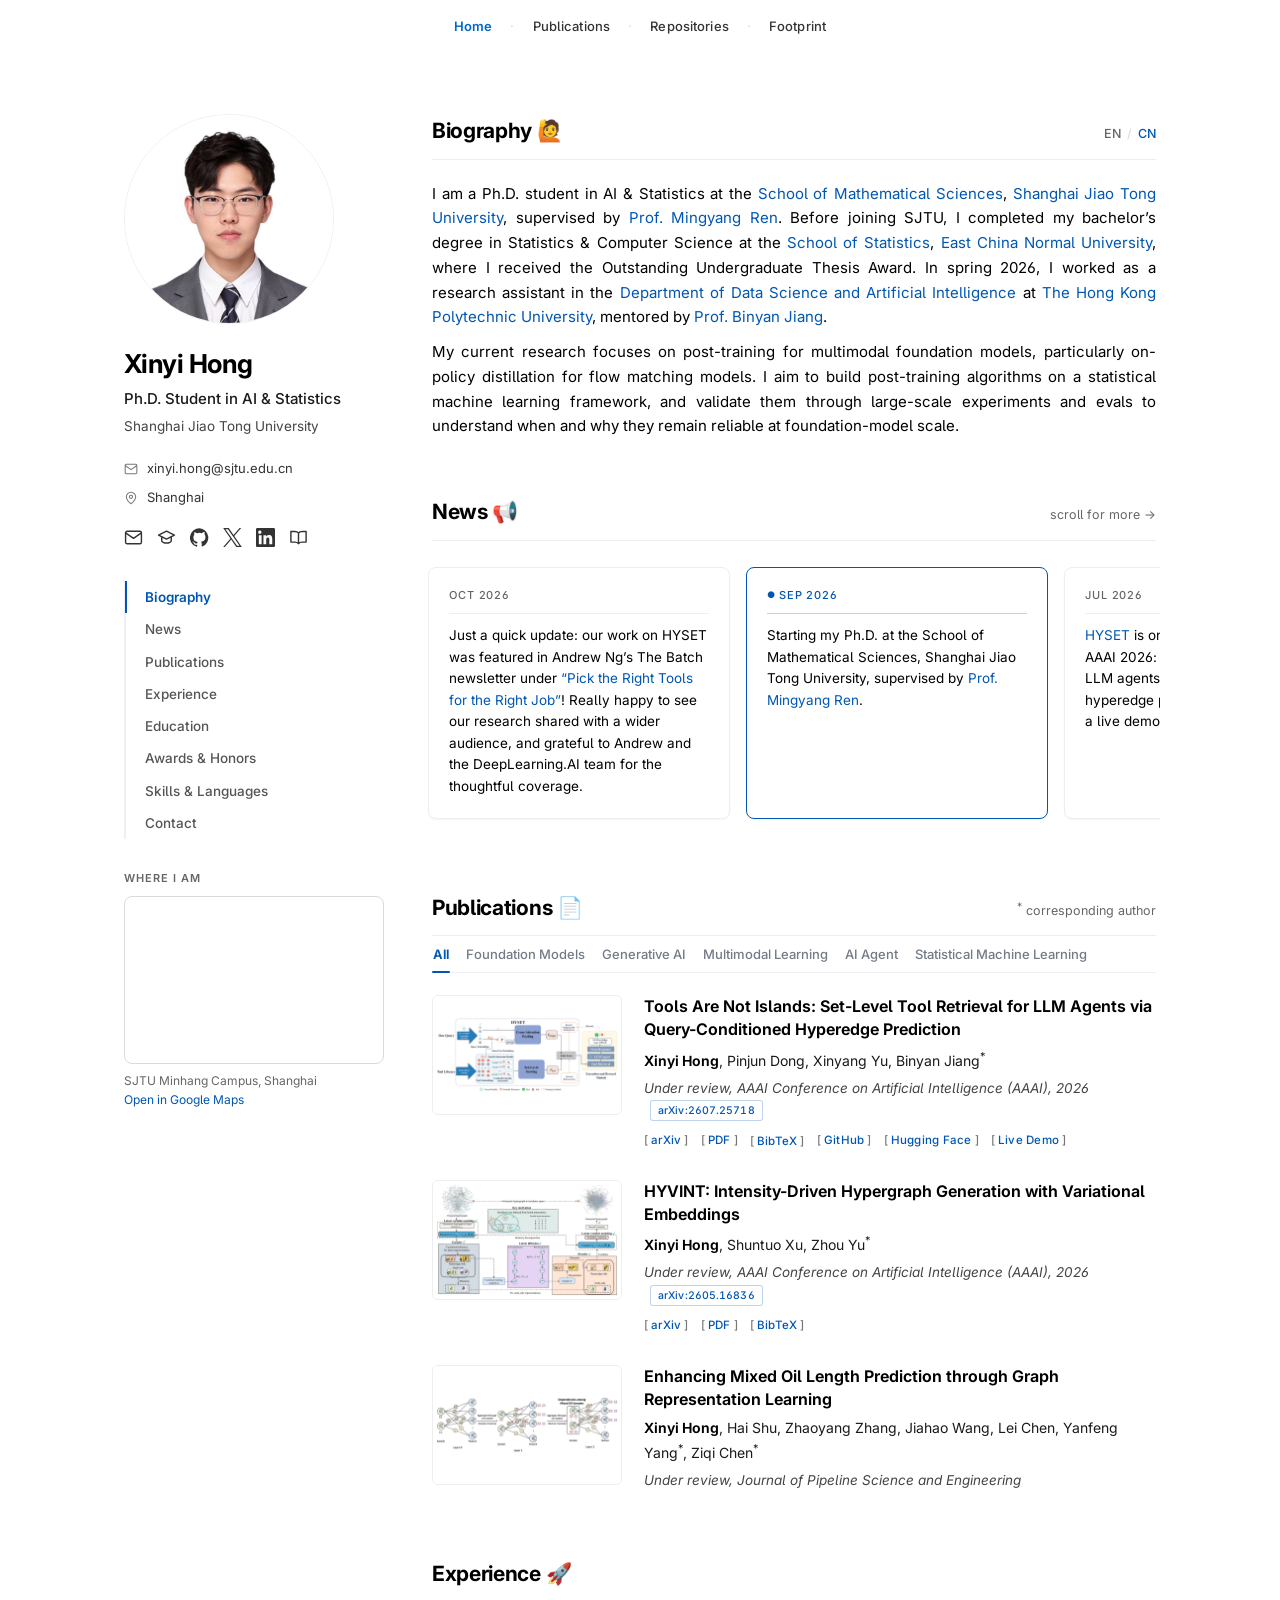
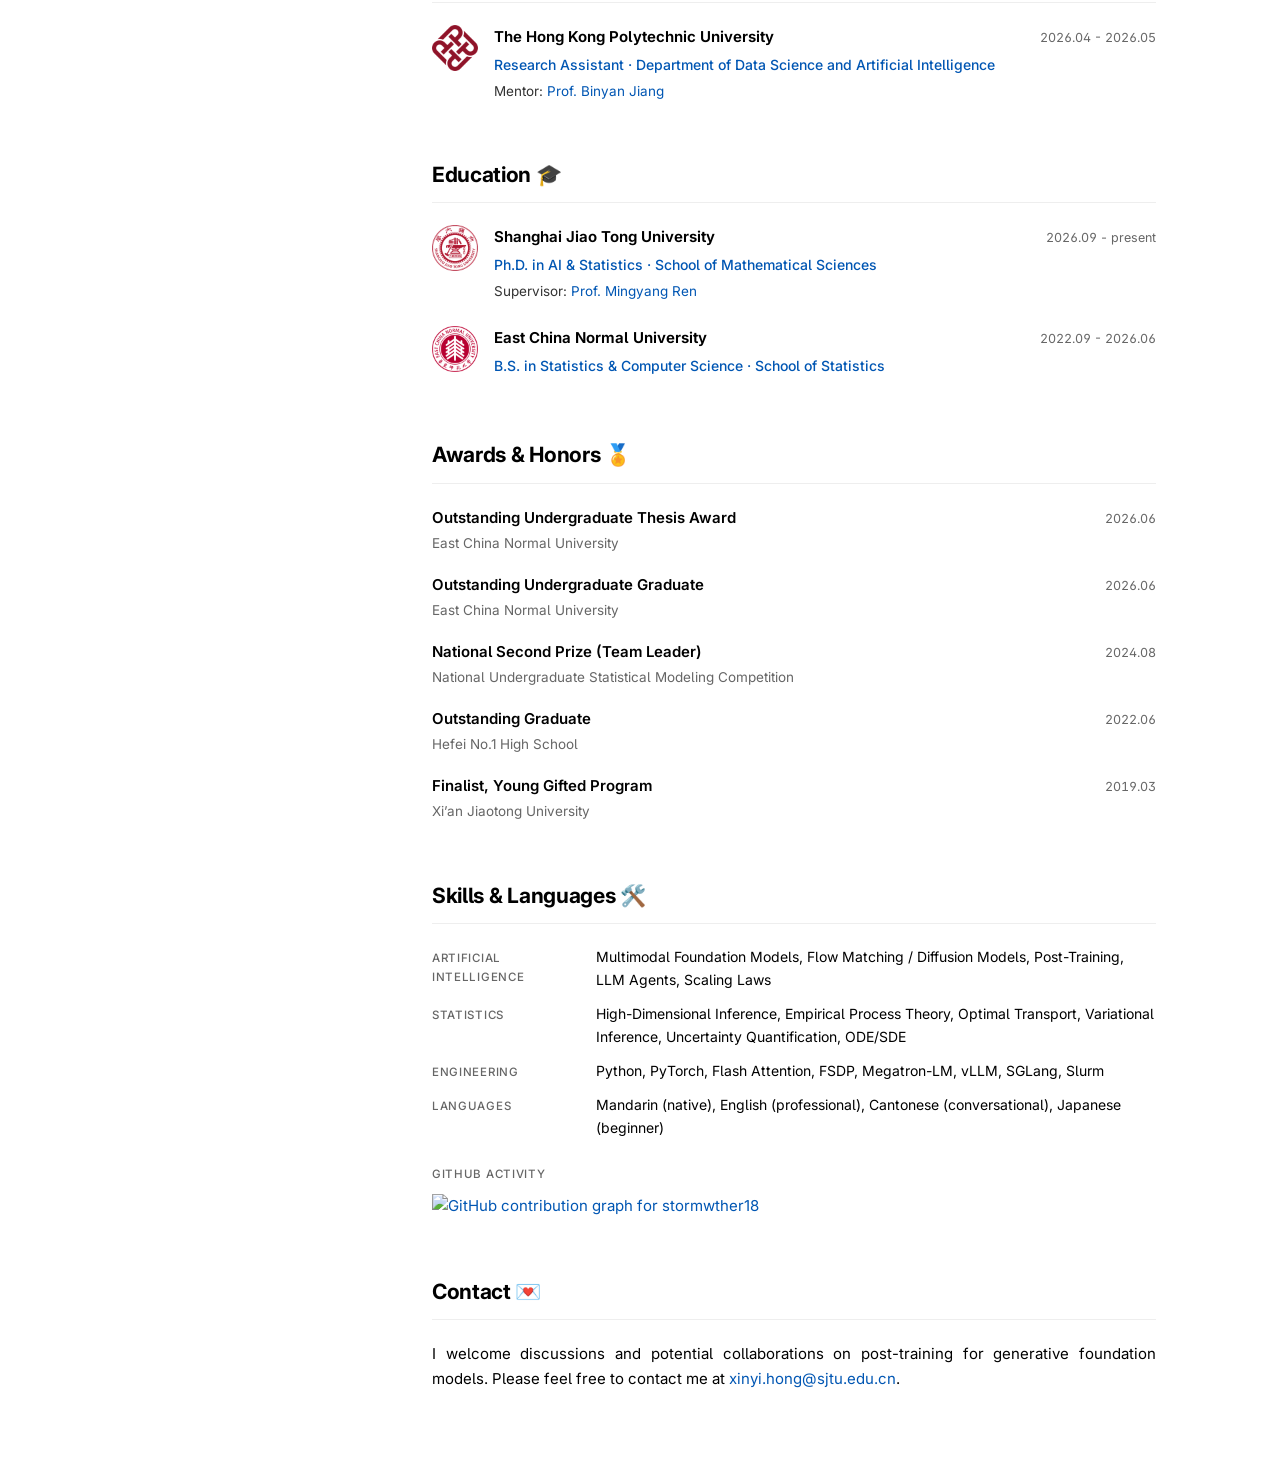
==== commit 0f95b5b9: "Add October 2026 HYSET newsletter news" ====
--- a/index.html
+++ b/index.html
@@ -129,6 +129,13 @@
       </div>
 
       <div class="news-strip">
+        <article class="news-card">
+          <span class="news-date">Oct 2026</span>
+          <div class="news-body">
+            Just a quick update: our work on HYSET was featured in Andrew Ng’s The Batch newsletter under <a href="https://www.deeplearning.ai/the-batch/issue-374#pick-the-right-tools-for-the-right-job">“Pick the Right Tools for the Right Job”</a>! Really happy to see our research shared with a wider audience, and grateful to Andrew and the DeepLearning.AI team for the thoughtful coverage.
+          </div>
+        </article>
+
         <article class="news-card pinned">
           <span class="news-date">Sep 2026</span>
           <div class="news-body">
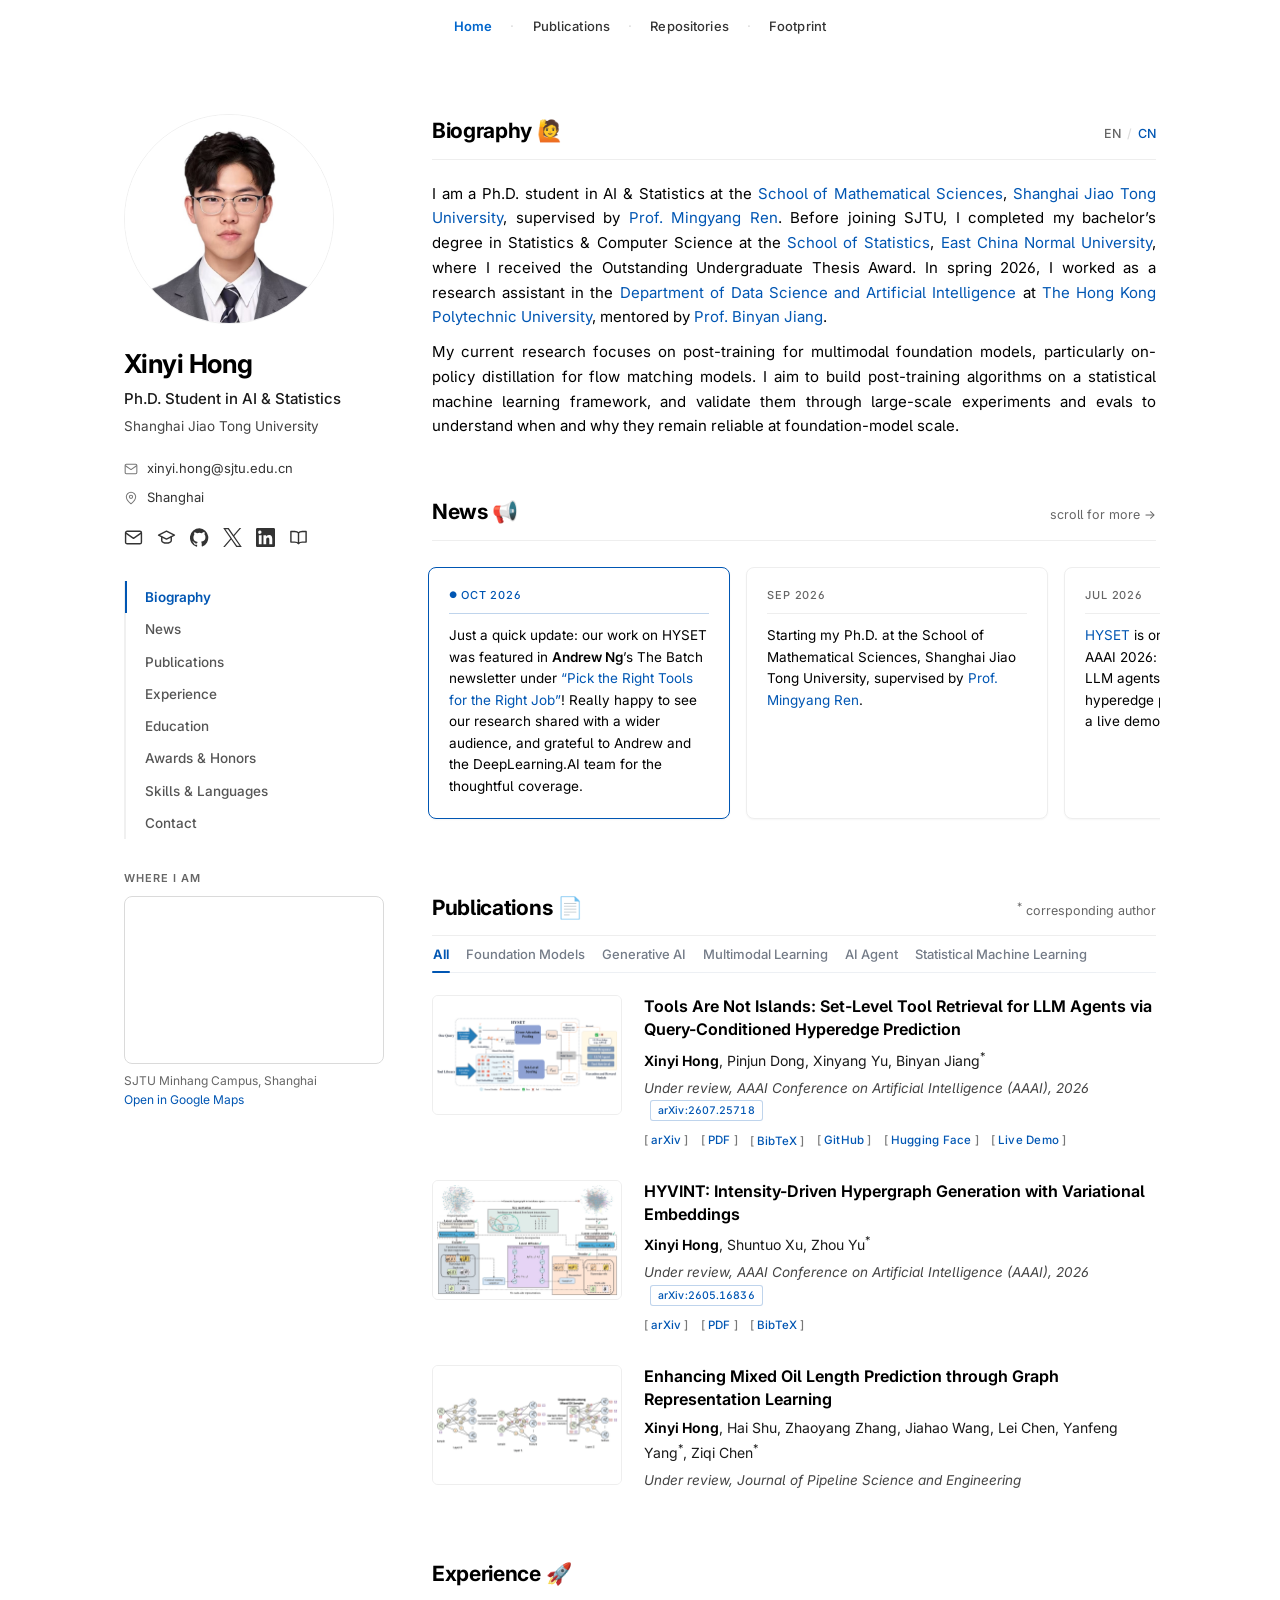
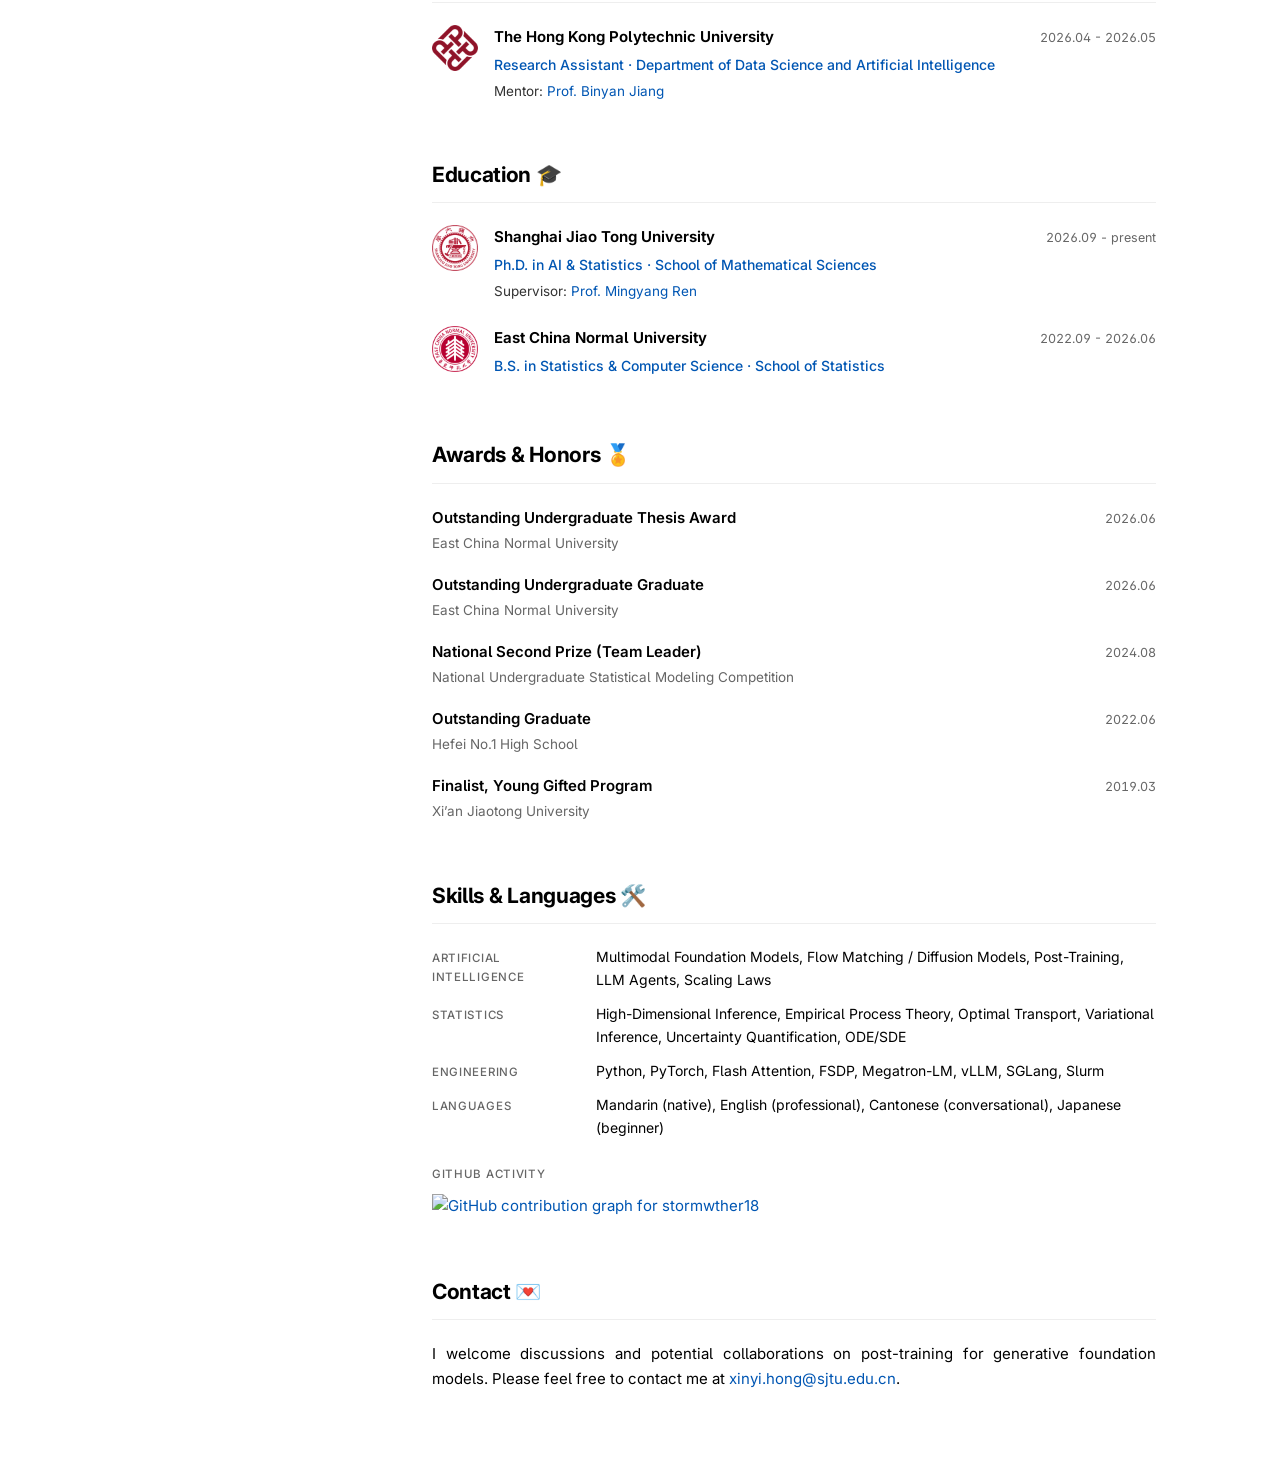
==== commit 8674bd07: "Highlight latest news and bold Andrew Ng" ====
--- a/index.html
+++ b/index.html
@@ -129,14 +129,14 @@
       </div>
 
       <div class="news-strip">
+        <article class="news-card pinned">
+          <span class="news-date">Oct 2026</span>
+          <div class="news-body">
+            Just a quick update: our work on HYSET was featured in <strong>Andrew Ng</strong>’s The Batch newsletter under <a href="https://www.deeplearning.ai/the-batch/issue-374#pick-the-right-tools-for-the-right-job">“Pick the Right Tools for the Right Job”</a>! Really happy to see our research shared with a wider audience, and grateful to Andrew and the DeepLearning.AI team for the thoughtful coverage.
+          </div>
+        </article>
+
         <article class="news-card">
-          <span class="news-date">Oct 2026</span>
-          <div class="news-body">
-            Just a quick update: our work on HYSET was featured in Andrew Ng’s The Batch newsletter under <a href="https://www.deeplearning.ai/the-batch/issue-374#pick-the-right-tools-for-the-right-job">“Pick the Right Tools for the Right Job”</a>! Really happy to see our research shared with a wider audience, and grateful to Andrew and the DeepLearning.AI team for the thoughtful coverage.
-          </div>
-        </article>
-
-        <article class="news-card pinned">
           <span class="news-date">Sep 2026</span>
           <div class="news-body">
             Starting my Ph.D. at the School of Mathematical Sciences,
